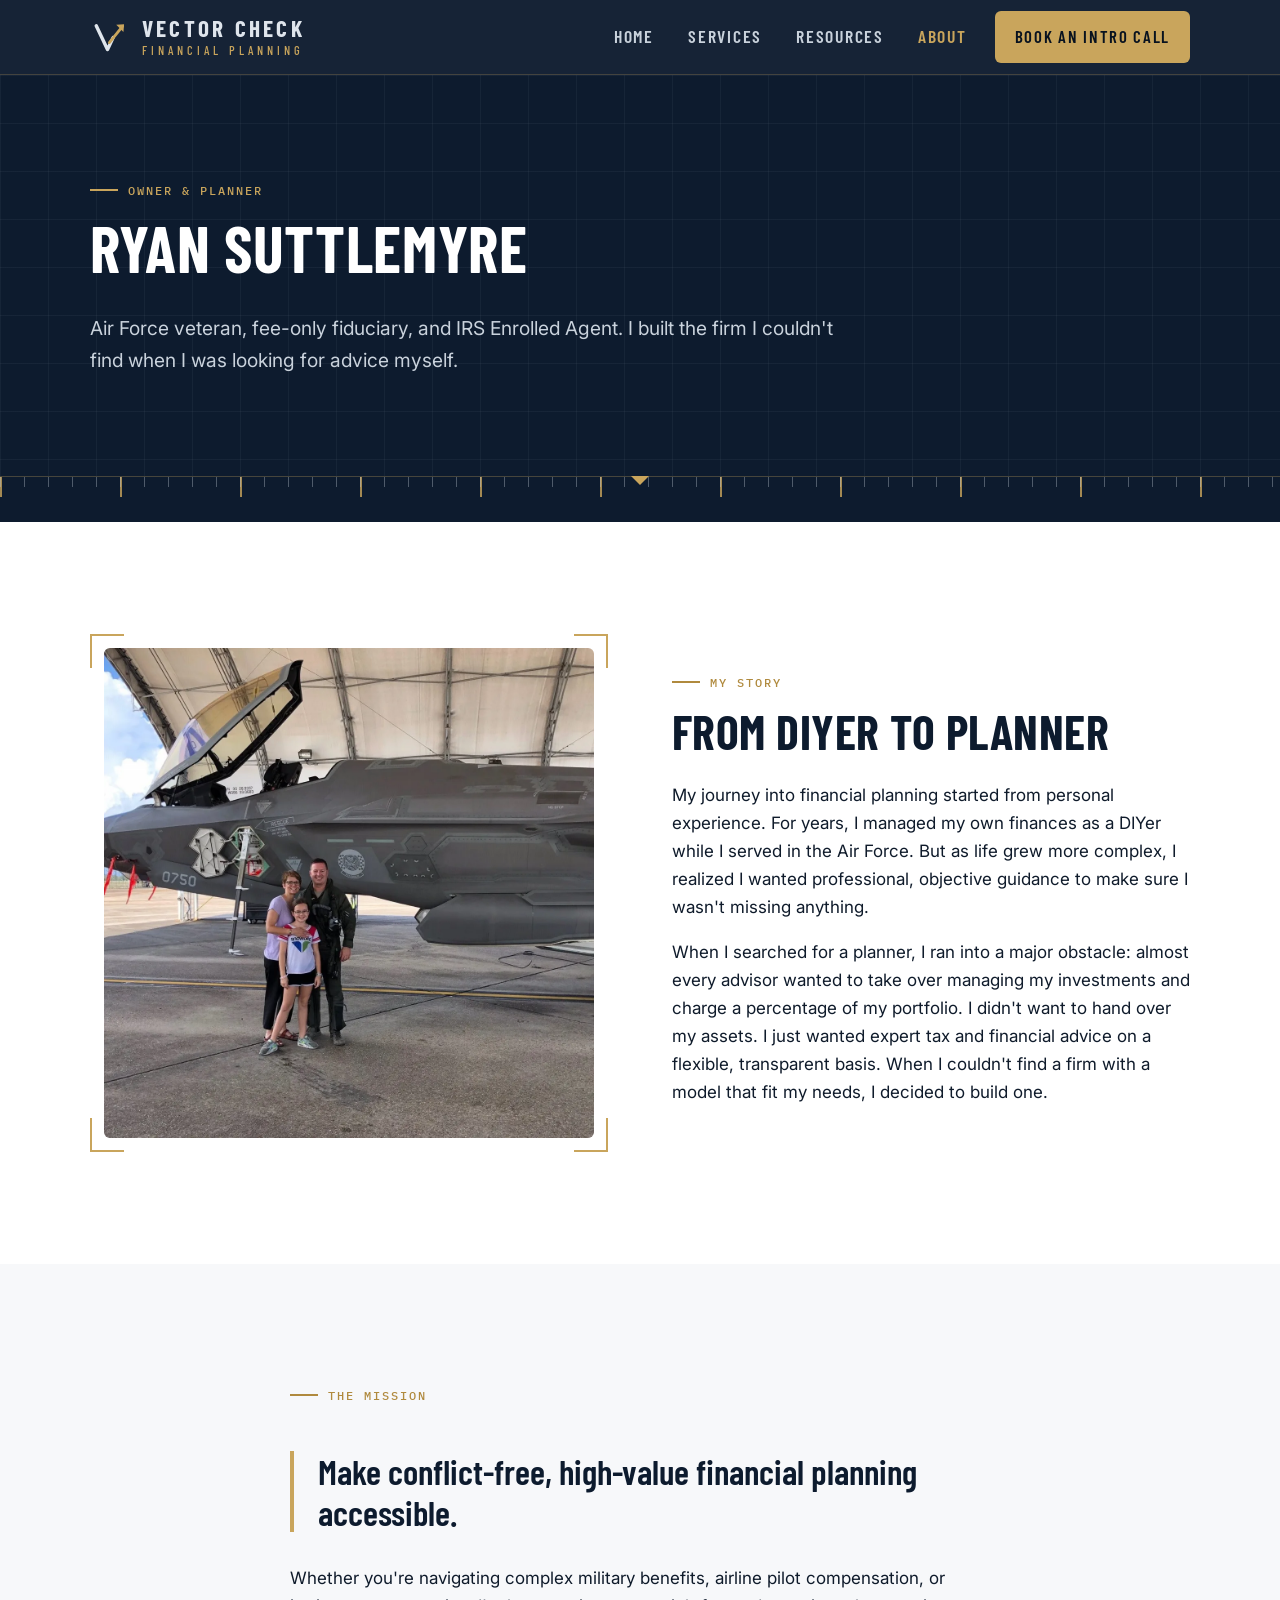
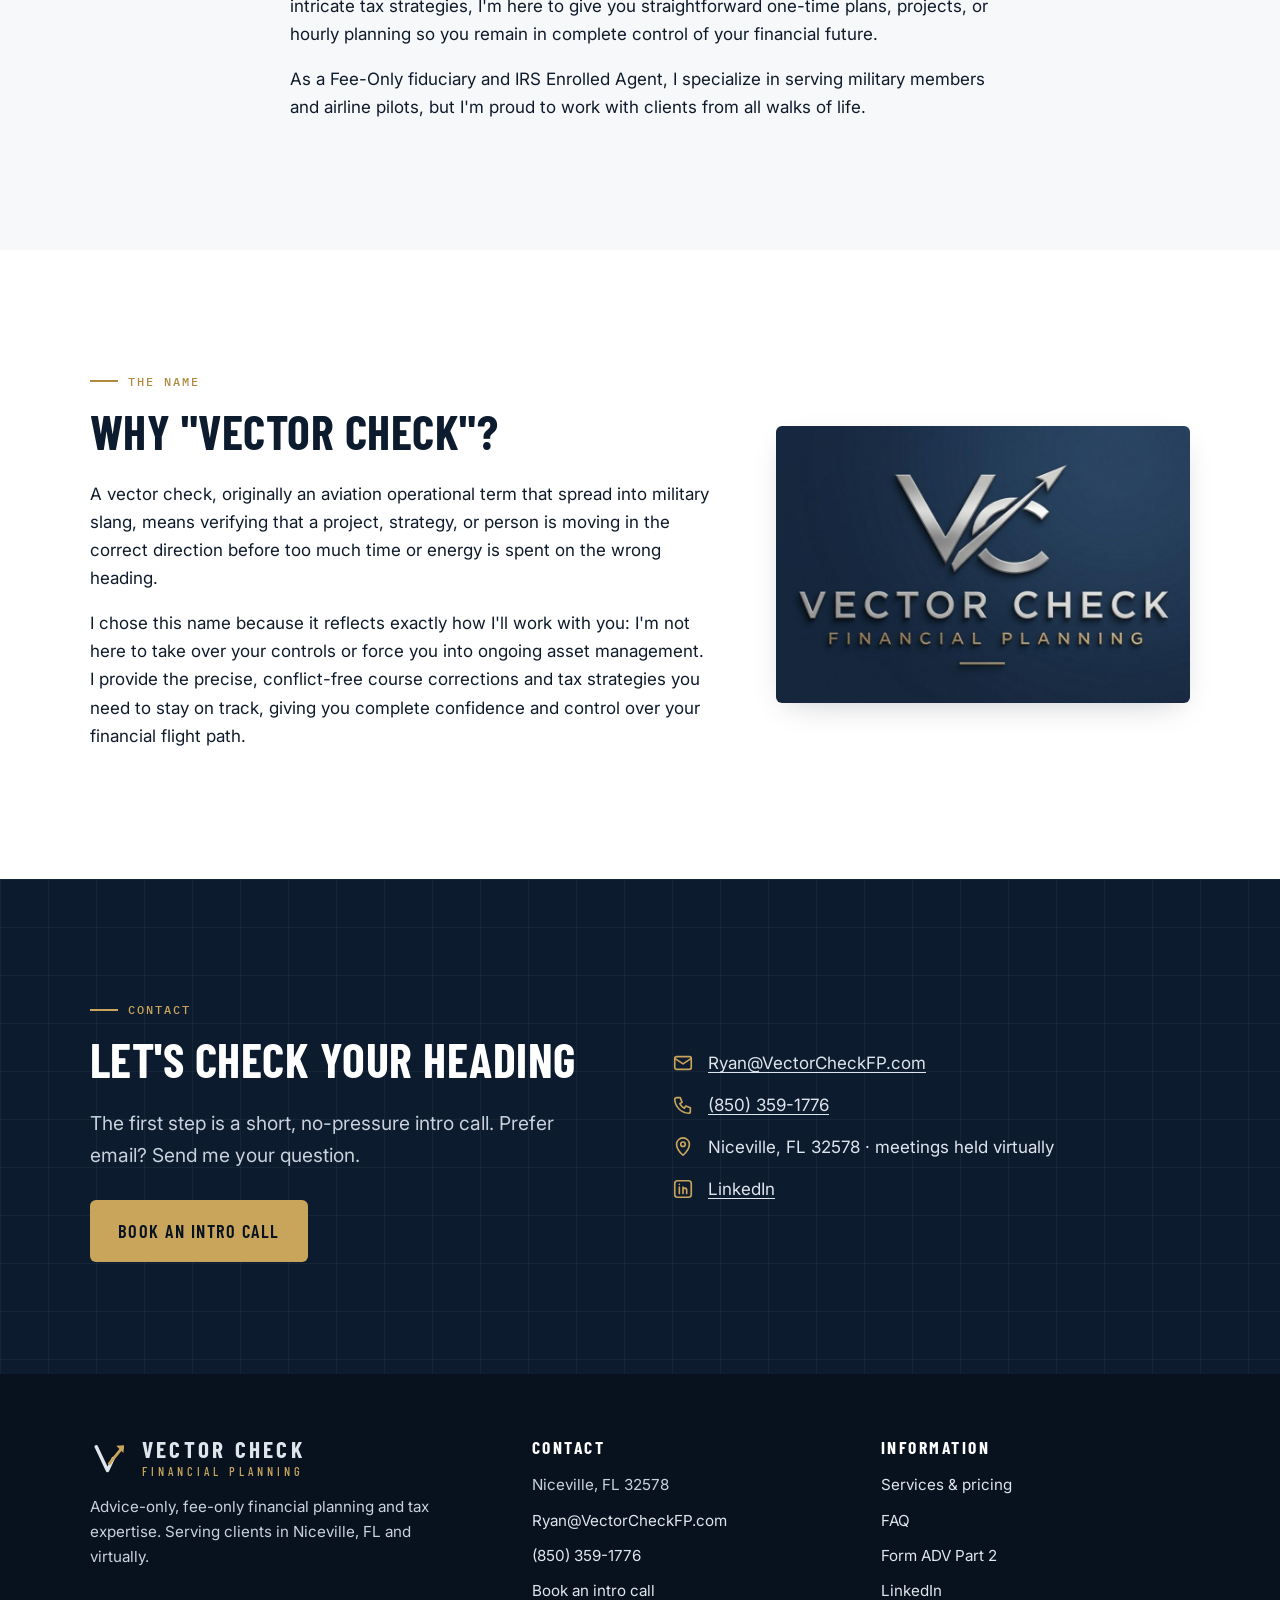
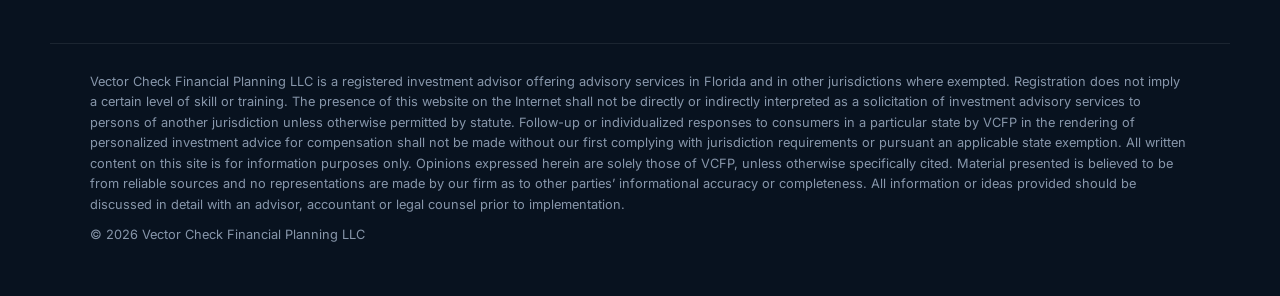
==== about.html @ f21be4b6 "Initial rebuild of Vector Check Financial Planning site Four-page static site (Home, Services, Resou" ====
<!doctype html>
<html lang="en">
<head>
<meta charset="utf-8">
<meta name="viewport" content="width=device-width, initial-scale=1">
<title>About Ryan Suttlemyre | Vector Check Financial Planning</title>
<meta name="description" content="Meet Ryan Suttlemyre, Air Force veteran, fee-only fiduciary and IRS Enrolled Agent, and learn why he built an advice-only planning firm in Niceville, Florida.">
<link rel="canonical" href="https://www.vectorcheckfp.com/about.html">
<meta property="og:type" content="website">
<meta property="og:site_name" content="Vector Check Financial Planning">
<meta property="og:title" content="About Ryan Suttlemyre | Vector Check Financial Planning">
<meta property="og:description" content="Meet Ryan Suttlemyre, Air Force veteran, fee-only fiduciary and IRS Enrolled Agent, and learn why he built an advice-only planning firm in Niceville, Florida.">
<meta property="og:url" content="https://www.vectorcheckfp.com/about.html">
<meta property="og:image" content="https://www.vectorcheckfp.com/assets/img/logo-card.jpg">
<meta name="theme-color" content="#0d1b2e">
<link rel="icon" href="assets/img/favicon.svg" type="image/svg+xml">
<link rel="preconnect" href="https://fonts.googleapis.com">
<link rel="preconnect" href="https://fonts.gstatic.com" crossorigin>
<link rel="stylesheet" href="https://fonts.googleapis.com/css2?family=Barlow+Condensed:wght@500;600;700&family=IBM+Plex+Mono:wght@500&family=Inter:wght@400;500;600&display=swap">
<link rel="stylesheet" href="assets/css/styles.css">
</head>
<body>
<a class="skip-link" href="#main">Skip to content</a>
<header class="site-header">
  <div class="container nav-bar">
    <a class="brand" href="./" aria-label="Vector Check Financial Planning, home">
      <svg class="brand-mark" viewBox="0 0 64 64" aria-hidden="true">
  <path d="M10 14 L28 52 L37 33" fill="none" stroke="#dfe5ec" stroke-width="5.5" stroke-linejoin="round" stroke-linecap="round"/>
  <path d="M31 41 L52 15" fill="none" stroke="#c9a55c" stroke-width="4.5" stroke-linecap="round"/>
  <path d="M42 12.5 L54.5 11.5 L53.5 24 Z" fill="#c9a55c"/>
</svg>
      <span class="brand-text"><span class="brand-name">Vector Check</span><span class="brand-sub">Financial Planning</span></span>
    </a>
    <button class="nav-toggle" type="button" aria-expanded="false" aria-controls="nav-links" aria-label="Menu">
      <svg viewBox="0 0 24 24" fill="none" stroke="currentColor" stroke-width="2" stroke-linecap="round" aria-hidden="true"><path d="M4 7h16M4 12h16M4 17h16"/></svg>
    </button>
    <nav aria-label="Main">
    <ul class="nav-links" id="nav-links">
      <li><a href="./">Home</a></li>
      <li><a href="services.html">Services</a></li>
      <li><a href="resources.html">Resources</a></li>
      <li><a href="about.html" aria-current="page">About</a></li>
      <li><a class="btn btn-primary" href="https://slant.app/p/a99wmtnq" target="_blank" rel="noopener">Book an intro call</a></li>
    </ul>
    </nav>
  </div>
</header>
<main id="main">
<section class="page-hero grid-bg on-dark">
  <div class="container">
    <p class="eyebrow">Owner &amp; planner</p>
    <h1>Ryan Suttlemyre</h1>
    <p class="lede">Air Force veteran, fee-only fiduciary, and IRS Enrolled Agent. I built the firm I couldn't find when I was looking for advice myself.</p>
  </div>
</section>
<div class="heading-tape grid-bg" aria-hidden="true"></div>

<section class="section">
  <div class="container split">
    <div class="bio-photo hud-frame">
      <span class="hud-c1"></span><span class="hud-c2"></span>
      <picture>
        <source srcset="assets/img/jet.webp" type="image/webp">
        <img src="assets/img/jet.jpg" width="1200" height="1200" alt="Ryan Suttlemyre and family in front of an F-35 fighter jet" loading="lazy">
      </picture>
    </div>
    <div>
      <p class="eyebrow">My story</p>
      <h2>From DIYer to planner</h2>
      <p>My journey into financial planning started from personal experience. For years, I managed my own finances as a DIYer while I served in the Air Force. But as life grew more complex, I realized I wanted professional, objective guidance to make sure I wasn't missing anything.</p>
      <p>When I searched for a planner, I ran into a major obstacle: almost every advisor wanted to take over managing my investments and charge a percentage of my portfolio. I didn't want to hand over my assets. I just wanted expert tax and financial advice on a flexible, transparent basis. When I couldn't find a firm with a model that fit my needs, I decided to build one.</p>
    </div>
  </div>
</section>

<section class="section bg-paper">
  <div class="container narrow">
    <p class="eyebrow">The mission</p>
    <p class="pull-quote">Make conflict-free, high-value financial planning accessible.</p>
    <p>Whether you're navigating complex military benefits, airline pilot compensation, or intricate tax strategies, I'm here to give you straightforward one-time plans, projects, or hourly planning so you remain in complete control of your financial future.</p>
    <p>As a Fee-Only fiduciary and IRS Enrolled Agent, I specialize in serving military members and airline pilots, but I'm proud to work with clients from all walks of life.</p>
  </div>
</section>

<section class="section">
  <div class="container split wide-text">
    <div>
      <p class="eyebrow">The name</p>
      <h2>Why "Vector Check"?</h2>
      <p>A vector check, originally an aviation operational term that spread into military slang, means verifying that a project, strategy, or person is moving in the correct direction before too much time or energy is spent on the wrong heading.</p>
      <p>I chose this name because it reflects exactly how I'll work with you: I'm not here to take over your controls or force you into ongoing asset management. I provide the precise, conflict-free course corrections and tax strategies you need to stay on track, giving you complete confidence and control over your financial flight path.</p>
    </div>
    <div>
      <img class="logo-card" src="assets/img/logo-card.jpg" width="900" height="600" alt="Vector Check Financial Planning logo" loading="lazy">
    </div>
  </div>
</section>

<section class="section grid-bg on-dark" id="contact">
  <div class="container split">
    <div>
      <p class="eyebrow">Contact</p>
      <h2>Let's check your heading</h2>
      <p class="lede">The first step is a short, no-pressure intro call. Prefer email? Send me your question.</p>
      <div class="btn-row">
        <a class="btn btn-primary" href="https://slant.app/p/a99wmtnq" target="_blank" rel="noopener">Book an intro call</a>
      </div>
    </div>
    <ul class="contact-list">
      <li><svg viewBox="0 0 24 24" fill="none" stroke="currentColor" stroke-width="1.8" stroke-linecap="round" stroke-linejoin="round" aria-hidden="true"><rect x="3" y="5" width="18" height="14" rx="2"/><path d="M3 7l9 6 9-6"/></svg><a href="mailto:ryan@vectorcheckfp.com">Ryan@VectorCheckFP.com</a></li>
      <li><svg viewBox="0 0 24 24" fill="none" stroke="currentColor" stroke-width="1.8" stroke-linecap="round" stroke-linejoin="round" aria-hidden="true"><path d="M5 4h4l2 5-2.5 1.5a11 11 0 005 5L15 13l5 2v4a2 2 0 01-2 2A16 16 0 013 6a2 2 0 012-2"/></svg><a href="tel:+18503591776">(850) 359-1776</a></li>
      <li><svg viewBox="0 0 24 24" fill="none" stroke="currentColor" stroke-width="1.8" stroke-linecap="round" stroke-linejoin="round" aria-hidden="true"><path d="M12 21s-7-6.2-7-12a7 7 0 0114 0c0 5.8-7 12-7 12z"/><circle cx="12" cy="9" r="2.5"/></svg>Niceville, FL 32578 · meetings held virtually</li>
      <li><svg viewBox="0 0 24 24" fill="none" stroke="currentColor" stroke-width="1.8" stroke-linecap="round" stroke-linejoin="round" aria-hidden="true"><rect x="3" y="3" width="18" height="18" rx="3"/><path d="M8 10v7M8 7v.01M12 17v-4a2 2 0 014 0v4M12 10v7"/></svg><a href="https://www.linkedin.com/in/ryan-suttlemyre-10b2775a" target="_blank" rel="noopener">LinkedIn</a></li>
    </ul>
  </div>
</section>
</main>
<footer class="site-footer">
  <div class="container footer-top">
    <div class="footer-brand">
      <a class="brand" href="./" aria-label="Vector Check Financial Planning, home">
        <svg class="brand-mark" viewBox="0 0 64 64" aria-hidden="true">
  <path d="M10 14 L28 52 L37 33" fill="none" stroke="#dfe5ec" stroke-width="5.5" stroke-linejoin="round" stroke-linecap="round"/>
  <path d="M31 41 L52 15" fill="none" stroke="#c9a55c" stroke-width="4.5" stroke-linecap="round"/>
  <path d="M42 12.5 L54.5 11.5 L53.5 24 Z" fill="#c9a55c"/>
</svg>
        <span class="brand-text"><span class="brand-name">Vector Check</span><span class="brand-sub">Financial Planning</span></span>
      </a>
      <p>Advice-only, fee-only financial planning and tax expertise. Serving clients in Niceville, FL and virtually.</p>
    </div>
    <div>
      <h4>Contact</h4>
      <ul class="footer-links">
        <li>Niceville, FL 32578</li>
        <li><a href="mailto:ryan@vectorcheckfp.com">Ryan@VectorCheckFP.com</a></li>
        <li><a href="tel:+18503591776">(850) 359-1776</a></li>
        <li><a href="https://slant.app/p/a99wmtnq" target="_blank" rel="noopener">Book an intro call</a></li>
      </ul>
    </div>
    <div>
      <h4>Information</h4>
      <ul class="footer-links">
        <li><a href="services.html">Services &amp; pricing</a></li>
        <li><a href="services.html#faq">FAQ</a></li>
        <li><a href="docs/vcfp_adv_part_2a_2b_09-03-2026.pdf" target="_blank" rel="noopener">Form ADV Part 2</a></li>
        <li><a href="https://www.linkedin.com/in/ryan-suttlemyre-10b2775a" target="_blank" rel="noopener">LinkedIn</a></li>
      </ul>
    </div>
  </div>
  <div class="container disclosure">
    <p>Vector Check Financial Planning LLC is a registered investment advisor offering advisory services in Florida and in other jurisdictions where exempted. Registration does not imply a certain level of skill or training. The presence of this website on the Internet shall not be directly or indirectly interpreted as a solicitation of investment advisory services to persons of another jurisdiction unless otherwise permitted by statute. Follow-up or individualized responses to consumers in a particular state by VCFP in the rendering of personalized investment advice for compensation shall not be made without our first complying with jurisdiction requirements or pursuant an applicable state exemption. All written content on this site is for information purposes only. Opinions expressed herein are solely those of VCFP, unless otherwise specifically cited. Material presented is believed to be from reliable sources and no representations are made by our firm as to other parties’ informational accuracy or completeness. All information or ideas provided should be discussed in detail with an advisor, accountant or legal counsel prior to implementation.</p>
    <p>&copy; <span data-year>2026</span> Vector Check Financial Planning LLC</p>
  </div>
</footer>
<script src="assets/js/main.js" defer></script>
</body>
</html>
---- assets/css/styles.css ----
/* ==========================================================
   Vector Check Financial Planning — site styles
   Palette pulled from the VC logo: deep navy, brushed silver, gold.
   ========================================================== */

:root {
  --navy-950: #08121f;
  --navy-900: #0d1b2e;
  --navy-800: #13233a;
  --navy-700: #1c3352;
  --navy-600: #2a4670;
  --steel-300: #c9d2dc;
  --steel-200: #dfe5ec;
  --steel-100: #eef1f5;
  --paper: #f7f8fa;
  --white: #ffffff;
  --ink: #0f1b2b;
  --muted: #55657a;
  --gold: #c9a55c;
  --gold-600: #b08a3e;
  --gold-100: #f6eedc;
  --hud: #7fd1c7; /* sparing accent for HUD details */

  --font-display: "Barlow Condensed", "Arial Narrow", sans-serif;
  --font-body: "Inter", system-ui, -apple-system, "Segoe UI", sans-serif;
  --font-mono: "IBM Plex Mono", ui-monospace, Menlo, monospace;

  --radius: 6px;
  --maxw: 1180px;
  --gutter: clamp(16px, 4vw, 40px);
  --shadow: 0 10px 30px -12px rgba(8, 18, 31, 0.25);
}

*, *::before, *::after { box-sizing: border-box; }
html { scroll-behavior: smooth; -webkit-text-size-adjust: 100%; }
body {
  margin: 0;
  font-family: var(--font-body);
  font-size: 17px;
  line-height: 1.65;
  color: var(--ink);
  background: var(--white);
  -webkit-font-smoothing: antialiased;
}
img { max-width: 100%; height: auto; display: block; }
a { color: var(--navy-600); text-underline-offset: 3px; }
a:hover { color: var(--gold-600); }
p { margin: 0 0 1em; }
strong { font-weight: 600; }

h1, h2, h3, h4 {
  font-family: var(--font-display);
  font-weight: 700;
  line-height: 1.05;
  letter-spacing: 0.01em;
  margin: 0 0 0.5em;
  color: var(--navy-900);
}
h1 { font-size: clamp(2.6rem, 6vw, 4.6rem); text-transform: uppercase; }
h2 { font-size: clamp(2rem, 4vw, 3rem); text-transform: uppercase; }
h3 { font-size: 1.6rem; }
h4 { font-size: 1.25rem; }

.container { width: 100%; max-width: var(--maxw); margin: 0 auto; padding: 0 var(--gutter); }
.narrow { max-width: 780px; }

.skip-link {
  position: absolute; left: -9999px; top: 0; z-index: 100;
  background: var(--gold); color: var(--navy-950); padding: 10px 16px; font-weight: 600;
}
.skip-link:focus { left: 12px; top: 12px; }

:focus-visible { outline: 3px solid var(--gold); outline-offset: 3px; }

/* ---------- HUD label (e.g. "// 01 — SERVICES") ---------- */
.eyebrow {
  display: inline-flex; align-items: center; gap: 10px;
  font-family: var(--font-mono);
  font-size: 0.78rem;
  font-weight: 500;
  letter-spacing: 0.16em;
  text-transform: uppercase;
  color: var(--gold-600);
  margin-bottom: 14px;
}
.eyebrow::before {
  content: ""; width: 28px; height: 2px; background: currentColor;
}
.on-dark .eyebrow { color: var(--gold); }

.lede { font-size: 1.2rem; color: var(--muted); max-width: 62ch; }
.on-dark .lede { color: var(--steel-300); }

/* ---------- Buttons ---------- */
.btn {
  display: inline-flex; align-items: center; justify-content: center; gap: 10px;
  font-family: var(--font-display);
  font-size: 1.15rem; font-weight: 600;
  letter-spacing: 0.08em; text-transform: uppercase;
  text-decoration: none;
  padding: 14px 26px;
  border-radius: var(--radius);
  border: 2px solid transparent;
  cursor: pointer;
  transition: transform .15s ease, background .15s ease, color .15s ease, border-color .15s ease;
}
.btn:hover { transform: translateY(-1px); }
.btn-primary { background: var(--gold); color: var(--navy-950); }
.btn-primary:hover { background: #d8b773; color: var(--navy-950); }
.btn-outline { border-color: currentColor; color: var(--navy-800); background: transparent; }
.btn-outline:hover { color: var(--gold-600); }
.on-dark .btn-outline { color: var(--white); }
.on-dark .btn-outline:hover { color: var(--gold); }
.btn svg { width: 18px; height: 18px; }
.btn-row { display: flex; flex-wrap: wrap; gap: 14px; margin-top: 28px; }

/* ---------- Header / nav ---------- */
.site-header {
  position: sticky; top: 0; z-index: 50;
  background: rgba(13, 27, 46, 0.96);
  backdrop-filter: saturate(1.4) blur(8px);
  border-bottom: 1px solid rgba(201, 165, 92, 0.25);
}
.nav-bar { display: flex; align-items: center; justify-content: space-between; gap: 20px; min-height: 74px; }
.brand { display: flex; align-items: center; gap: 12px; text-decoration: none; color: var(--white); }
.brand-mark { width: 40px; height: 40px; flex: none; }
.brand-text { display: flex; flex-direction: column; line-height: 1; }
.brand-name {
  font-family: var(--font-display); font-weight: 700; font-size: 1.45rem;
  letter-spacing: 0.14em; text-transform: uppercase; color: var(--steel-200);
}
.brand-sub {
  font-family: var(--font-display); font-weight: 500; font-size: 0.78rem;
  letter-spacing: 0.32em; text-transform: uppercase; color: var(--gold); margin-top: 4px;
}
.brand:hover .brand-name { color: var(--white); }

.nav-links { display: flex; align-items: center; gap: 6px; list-style: none; margin: 0; padding: 0; }
.nav-links a {
  display: block; padding: 10px 14px;
  font-family: var(--font-display); font-size: 1.1rem; font-weight: 600;
  letter-spacing: 0.1em; text-transform: uppercase;
  color: var(--steel-300); text-decoration: none; border-radius: var(--radius);
}
.nav-links a:hover { color: var(--white); }
.nav-links a[aria-current="page"] { color: var(--gold); }
.nav-links .btn { padding: 10px 18px; font-size: 1.05rem; margin-left: 8px; color: var(--navy-950); }
.nav-links .btn:hover { color: var(--navy-950); }

.nav-toggle {
  display: none; background: none; border: 1px solid rgba(255,255,255,.25); color: var(--white);
  width: 46px; height: 42px; border-radius: var(--radius); cursor: pointer; padding: 0;
}
.nav-toggle svg { width: 24px; height: 24px; margin: auto; }

@media (max-width: 900px) {
  .nav-toggle { display: grid; place-items: center; }
  .nav-links {
    position: absolute; left: 0; right: 0; top: 100%;
    flex-direction: column; align-items: stretch; gap: 0;
    background: var(--navy-900); padding: 8px var(--gutter) 20px;
    border-bottom: 1px solid rgba(201,165,92,.25);
    display: none;
  }
  .nav-links.open { display: flex; }
  .nav-links a { padding: 14px 4px; border-bottom: 1px solid rgba(255,255,255,.07); }
  .nav-links .btn { margin: 16px 0 0; }
  .brand-name { font-size: 1.2rem; }
  .brand-sub { font-size: 0.68rem; letter-spacing: 0.26em; }
}

/* ---------- Sections ---------- */
.section { padding: clamp(64px, 9vw, 112px) 0; }
.section-tight { padding: clamp(44px, 6vw, 72px) 0; }
.bg-paper { background: var(--paper); }
.bg-navy { background: var(--navy-900); }
.on-dark { color: var(--steel-200); }
.on-dark h1, .on-dark h2, .on-dark h3, .on-dark h4 { color: var(--white); }
.on-dark a:not(.btn) { color: var(--steel-200); }
.on-dark a:not(.btn):hover { color: var(--gold); }
.section-head { max-width: 760px; margin-bottom: 48px; }
.section-head.center { margin-left: auto; margin-right: auto; text-align: center; }
.section-head.center .eyebrow { justify-content: center; }

/* Faint chart grid used behind dark sections */
.grid-bg {
  position: relative;
  background-color: var(--navy-900);
  background-image:
    linear-gradient(rgba(201,210,220,.05) 1px, transparent 1px),
    linear-gradient(90deg, rgba(201,210,220,.05) 1px, transparent 1px);
  background-size: 48px 48px;
}

/* ---------- Hero ---------- */
.hero { color: var(--steel-200); overflow: hidden; }
.hero-inner {
  display: grid; grid-template-columns: 1.15fr 0.85fr; gap: clamp(32px, 5vw, 72px);
  align-items: center; padding-top: clamp(56px, 8vw, 104px); padding-bottom: clamp(64px, 9vw, 120px);
}
.hero h1 { color: var(--white); }
.hero h1 .accent { color: var(--gold); display: block; }
.hero .lede { font-size: 1.25rem; }

.hero-photo { position: relative; }
.hero-photo img { border-radius: var(--radius); width: 100%; aspect-ratio: 1 / 1; object-fit: cover; }

/* HUD corner brackets around photos */
.hud-frame { position: relative; padding: 14px; }
.hud-frame::before, .hud-frame::after,
.hud-frame > .hud-c1, .hud-frame > .hud-c2 {
  content: ""; position: absolute; width: 34px; height: 34px; border: 2px solid var(--gold); pointer-events: none;
}
.hud-frame::before { top: 0; left: 0; border-right: 0; border-bottom: 0; }
.hud-frame::after { bottom: 0; right: 0; border-left: 0; border-top: 0; }
.hud-frame > .hud-c1 { top: 0; right: 0; border-left: 0; border-bottom: 0; }
.hud-frame > .hud-c2 { bottom: 0; left: 0; border-right: 0; border-top: 0; }

.hud-readout {
  position: absolute; left: 28px; bottom: 28px; right: 28px;
  display: flex; justify-content: space-between; gap: 10px; flex-wrap: wrap;
  font-family: var(--font-mono); font-size: 0.72rem; letter-spacing: 0.12em; text-transform: uppercase;
  color: var(--white);
}
.hud-readout span {
  background: rgba(8,18,31,.72); border: 1px solid rgba(127,209,199,.45);
  padding: 5px 9px; border-radius: 3px; backdrop-filter: blur(4px);
}
.hud-readout b { color: var(--hud); font-weight: 500; }

/* Heading tape — compass-style ticks under the hero */
.heading-tape {
  height: 46px; border-top: 1px solid rgba(201,165,92,.3);
  background-image:
    repeating-linear-gradient(90deg, rgba(201,210,220,.35) 0 1px, transparent 1px 24px),
    repeating-linear-gradient(90deg, rgba(201,165,92,.8) 0 2px, transparent 2px 120px);
  background-size: 100% 10px, 100% 20px;
  background-repeat: no-repeat;
  background-position: 0 0, 0 0;
  position: relative;
}
.heading-tape::after {
  content: ""; position: absolute; left: 50%; top: -1px; transform: translateX(-50%);
  border: 9px solid transparent; border-top-color: var(--gold);
}

/* ---------- Credential strip ---------- */
.cred-strip { background: var(--navy-800); border-top: 1px solid rgba(255,255,255,.06); }
.cred-list {
  display: grid; grid-template-columns: repeat(4, 1fr); gap: 0;
  list-style: none; margin: 0; padding: 0;
}
.cred-list li {
  display: flex; align-items: center; gap: 12px; padding: 22px 18px;
  color: var(--steel-200); font-weight: 500; font-size: 0.98rem; line-height: 1.3;
  border-left: 1px solid rgba(255,255,255,.08);
}
.cred-list li:first-child { border-left: 0; }
.cred-list svg { width: 26px; height: 26px; flex: none; color: var(--gold); }
@media (max-width: 860px) {
  .cred-list { grid-template-columns: 1fr 1fr; }
  .cred-list li:nth-child(3) { border-left: 0; }
  .cred-list li { border-top: 1px solid rgba(255,255,255,.08); }
}

/* ---------- Definition / briefing card ---------- */
.briefing {
  display: grid; grid-template-columns: 220px 1fr; gap: 40px; align-items: start;
  background: var(--white); border: 1px solid var(--steel-200); border-left: 4px solid var(--gold);
  border-radius: var(--radius); padding: clamp(28px, 4vw, 48px); box-shadow: var(--shadow);
}
.briefing .term { font-family: var(--font-display); font-size: 2.2rem; font-weight: 700; text-transform: uppercase; color: var(--navy-900); line-height: 1; }
.briefing .phon { font-family: var(--font-mono); font-size: .85rem; color: var(--muted); margin-top: 10px; }
.briefing .pos { font-style: italic; color: var(--gold-600); margin-top: 6px; }
.briefing p { font-size: 1.15rem; margin: 0; }
.briefing p + p { margin-top: 1em; color: var(--muted); font-size: 1.02rem; }
@media (max-width: 760px) { .briefing { grid-template-columns: 1fr; gap: 18px; } }

/* ---------- Cards ---------- */
.grid-2 { display: grid; grid-template-columns: repeat(2, 1fr); gap: 28px; }
.grid-3 { display: grid; grid-template-columns: repeat(3, 1fr); gap: 28px; }
@media (max-width: 900px) { .grid-3 { grid-template-columns: 1fr 1fr; } }
@media (max-width: 760px) { .grid-2, .grid-3 { grid-template-columns: 1fr; } }

.card {
  background: var(--white); border: 1px solid var(--steel-200); border-radius: var(--radius);
  padding: 32px; position: relative;
}
.card h3 { margin-bottom: .4em; }
.card .icon { width: 44px; height: 44px; color: var(--gold-600); margin-bottom: 18px; }
.card p:last-child { margin-bottom: 0; }

.service-card {
  display: flex; flex-direction: column;
  background: var(--white); border: 1px solid var(--steel-200); border-radius: var(--radius);
  overflow: hidden; box-shadow: var(--shadow);
}
.service-card header { background: var(--navy-900); color: var(--steel-200); padding: 28px 32px; position: relative; }
.service-card header h3 { color: var(--white); margin: 0; font-size: 1.9rem; text-transform: uppercase; }
.service-card .tag { font-family: var(--font-mono); font-size: .74rem; letter-spacing: .16em; color: var(--gold); text-transform: uppercase; }
.service-card .body { padding: 28px 32px; flex: 1; }
.service-card .price {
  display: flex; align-items: baseline; gap: 10px; flex-wrap: wrap;
  border-top: 1px dashed var(--steel-300); padding: 22px 32px; background: var(--paper);
}
.service-card .price .amt { font-family: var(--font-display); font-size: 2.1rem; font-weight: 700; color: var(--navy-900); line-height: 1; }
.service-card .price .note { color: var(--muted); font-size: .95rem; }

.check-list { list-style: none; padding: 0; margin: 0 0 1em; }
.check-list li { position: relative; padding-left: 30px; margin-bottom: 10px; }
.check-list li::before {
  content: ""; position: absolute; left: 0; top: .5em; width: 16px; height: 9px;
  border-left: 2px solid var(--gold-600); border-bottom: 2px solid var(--gold-600); transform: rotate(-45deg);
}

/* ---------- Process / flight plan ---------- */
.flight-plan { list-style: none; margin: 0; padding: 0; position: relative; }
.flight-plan::before {
  content: ""; position: absolute; left: 31px; top: 20px; bottom: 20px;
  border-left: 2px dashed rgba(201,165,92,.6);
}
.flight-plan > li { position: relative; display: grid; grid-template-columns: 64px 1fr; gap: 28px; padding-bottom: 44px; }
.flight-plan > li:last-child { padding-bottom: 0; }
.waypoint {
  width: 64px; height: 64px; display: grid; place-items: center; position: relative; z-index: 1;
  font-family: var(--font-display); font-weight: 700; font-size: 1.5rem; color: var(--navy-950);
  background: var(--gold); clip-path: polygon(50% 0, 100% 50%, 50% 100%, 0 50%);
}
.flight-plan h3 { margin: 14px 0 .35em; text-transform: uppercase; }
.on-dark .flight-plan h3 { color: var(--white); }
.flight-plan .meta { font-family: var(--font-mono); font-size: .78rem; letter-spacing: .12em; color: var(--gold); text-transform: uppercase; }
.sub-steps { list-style: none; padding: 0; margin: 18px 0 0; display: grid; gap: 14px; }
.sub-steps li { background: rgba(255,255,255,.04); border: 1px solid rgba(255,255,255,.08); border-radius: var(--radius); padding: 18px 20px; }
.section:not(.on-dark) .sub-steps li { background: var(--white); border-color: var(--steel-200); }
.sub-steps strong { display: block; font-family: var(--font-display); font-size: 1.2rem; letter-spacing: .03em; color: inherit; margin-bottom: 4px; }
.fact-row { display: grid; grid-template-columns: 1fr 1fr; gap: 14px; margin-top: 16px; }
.fact { border-left: 3px solid var(--gold); padding: 6px 0 6px 16px; }
.fact b { display: block; font-family: var(--font-mono); font-size: .75rem; letter-spacing: .14em; text-transform: uppercase; color: var(--gold-600); font-weight: 500; }
.on-dark .fact b { color: var(--gold); }
@media (max-width: 640px) {
  .flight-plan > li { grid-template-columns: 48px 1fr; gap: 18px; }
  .waypoint { width: 48px; height: 48px; font-size: 1.2rem; }
  .flight-plan::before { left: 23px; }
  .fact-row { grid-template-columns: 1fr; }
}

/* Compact process (home page) */
.steps-4 { display: grid; grid-template-columns: repeat(4, 1fr); gap: 0; counter-reset: s; position: relative; }
.steps-4 li { list-style: none; padding: 0 20px 0 0; position: relative; }
.steps-4 li::before {
  counter-increment: s; content: "0" counter(s);
  display: grid; place-items: center; width: 52px; height: 52px; margin-bottom: 20px;
  font-family: var(--font-display); font-weight: 700; font-size: 1.3rem; color: var(--navy-950);
  background: var(--gold); clip-path: polygon(50% 0, 100% 50%, 50% 100%, 0 50%);
  position: relative; z-index: 1;
}
.steps-4 li::after {
  content: ""; position: absolute; top: 26px; left: 52px; right: 0; border-top: 2px dashed rgba(201,165,92,.55);
}
.steps-4 li:last-child::after { display: none; }
.steps-4 h3 { font-size: 1.4rem; text-transform: uppercase; color: var(--white); margin-bottom: .3em; }
.steps-4 p { color: var(--steel-300); font-size: .98rem; }
.steps-4-wrap { padding: 0; margin: 0; }
@media (max-width: 860px) {
  .steps-4 { grid-template-columns: 1fr 1fr; row-gap: 36px; }
  .steps-4 li:nth-child(2)::after { display: none; }
}
@media (max-width: 520px) { .steps-4 { grid-template-columns: 1fr; } .steps-4 li::after { display: none; } }

/* ---------- Split (text + image) ---------- */
.split { display: grid; grid-template-columns: 1fr 1fr; gap: clamp(32px, 5vw, 72px); align-items: center; }
.split.wide-text { grid-template-columns: 1.2fr .8fr; }
@media (max-width: 860px) { .split, .split.wide-text { grid-template-columns: 1fr; } }

.pull-quote {
  font-family: var(--font-display); font-size: clamp(1.6rem, 3vw, 2.2rem); font-weight: 600; line-height: 1.15;
  color: var(--navy-900); border-left: 4px solid var(--gold); padding-left: 24px; margin: 32px 0;
}

/* ---------- Comparison (why independent) ---------- */
.compare { display: grid; grid-template-columns: 1fr 1fr; gap: 0; border-radius: var(--radius); overflow: hidden; border: 1px solid var(--steel-200); }
.compare > div { padding: 32px; }
.compare .them { background: var(--steel-100); }
.compare .us { background: var(--navy-900); color: var(--steel-200); }
.compare h3 { font-size: 1.5rem; text-transform: uppercase; }
.compare .us h3 { color: var(--gold); }
.compare ul { margin: 0; padding-left: 20px; }
.compare li { margin-bottom: 10px; }
@media (max-width: 760px) { .compare { grid-template-columns: 1fr; } }

/* ---------- FAQ ---------- */
.faq { border-top: 1px solid var(--steel-200); }
.faq details { border-bottom: 1px solid var(--steel-200); }
.faq summary {
  list-style: none; cursor: pointer; display: flex; justify-content: space-between; align-items: center; gap: 20px;
  padding: 22px 0; font-family: var(--font-display); font-size: 1.4rem; font-weight: 600; color: var(--navy-900); line-height: 1.2;
}
.faq summary::-webkit-details-marker { display: none; }
.faq summary::after {
  content: "+"; flex: none; width: 32px; height: 32px; display: grid; place-items: center;
  border: 1.5px solid var(--gold-600); border-radius: 50%; color: var(--gold-600); font-family: var(--font-body); font-size: 1.2rem; font-weight: 400;
  transition: transform .2s ease;
}
.faq details[open] summary::after { transform: rotate(45deg); }
.faq summary:hover { color: var(--navy-600); }
.faq .answer { padding: 0 0 24px; color: var(--muted); max-width: 72ch; }
.faq .answer ul { padding-left: 20px; }

/* ---------- CTA band ---------- */
.cta-band { text-align: center; }
.cta-band h2 { max-width: 20ch; margin-left: auto; margin-right: auto; }
.cta-band .btn-row { justify-content: center; }

/* ---------- Page hero (inner pages) ---------- */
.page-hero { padding: clamp(56px, 8vw, 96px) 0 clamp(48px, 7vw, 80px); color: var(--steel-200); }
.page-hero h1 { color: var(--white); font-size: clamp(2.4rem, 5.5vw, 4rem); }

/* ---------- Media: videos & products ---------- */
.filter-bar { display: flex; flex-wrap: wrap; gap: 10px; margin-bottom: 32px; }
.chip {
  font-family: var(--font-mono); font-size: .78rem; letter-spacing: .1em; text-transform: uppercase;
  padding: 8px 14px; border-radius: 999px; border: 1px solid var(--steel-300); background: var(--white); color: var(--navy-800); cursor: pointer;
}
.chip[aria-pressed="true"] { background: var(--navy-900); color: var(--gold); border-color: var(--navy-900); }

.video-card { background: var(--white); border: 1px solid var(--steel-200); border-radius: var(--radius); overflow: hidden; display: flex; flex-direction: column; }
.video-frame { position: relative; aspect-ratio: 16 / 9; background: var(--navy-900); }
.video-frame iframe { position: absolute; inset: 0; width: 100%; height: 100%; border: 0; }
.video-play {
  position: absolute; inset: 0; width: 100%; border: 0; padding: 0; cursor: pointer; background: var(--navy-900) center / cover no-repeat;
  display: grid; place-items: center;
}
.video-play::before { content: ""; position: absolute; inset: 0; background: linear-gradient(180deg, rgba(8,18,31,.1), rgba(8,18,31,.55)); }
.video-play .play {
  position: relative; width: 68px; height: 68px; border-radius: 50%; background: var(--gold); display: grid; place-items: center;
  box-shadow: 0 8px 24px rgba(0,0,0,.35); transition: transform .15s ease;
}
.video-play:hover .play { transform: scale(1.07); }
.video-play .play svg { width: 26px; height: 26px; margin-left: 4px; color: var(--navy-950); }
.video-placeholder {
  position: absolute; inset: 0; display: grid; place-items: center; text-align: center; padding: 20px;
  color: var(--steel-300); font-family: var(--font-mono); font-size: .8rem; letter-spacing: .12em; text-transform: uppercase;
  background-image:
    linear-gradient(rgba(201,210,220,.06) 1px, transparent 1px),
    linear-gradient(90deg, rgba(201,210,220,.06) 1px, transparent 1px);
  background-size: 28px 28px;
}
.video-placeholder svg { width: 40px; height: 40px; color: var(--gold); margin: 0 auto 10px; display: block; }
.video-card .body, .product-card .body { padding: 22px 24px 26px; flex: 1; display: flex; flex-direction: column; }
.video-card h3, .product-card h3 { font-size: 1.4rem; margin-bottom: .35em; }
.video-card p, .product-card p { color: var(--muted); font-size: .97rem; }
.meta-line { font-family: var(--font-mono); font-size: .74rem; letter-spacing: .12em; text-transform: uppercase; color: var(--gold-600); margin-bottom: 8px; }

.product-card { background: var(--white); border: 1px solid var(--steel-200); border-radius: var(--radius); overflow: hidden; display: flex; flex-direction: column; }
.product-thumb {
  aspect-ratio: 16 / 10; background: var(--navy-800); display: grid; place-items: center; position: relative; overflow: hidden;
}
.product-thumb svg.doc { width: 34%; height: auto; color: var(--steel-300); }
.product-thumb .badge {
  position: absolute; top: 14px; left: 14px; font-family: var(--font-mono); font-size: .7rem; letter-spacing: .14em; text-transform: uppercase;
  background: var(--gold); color: var(--navy-950); padding: 4px 8px; border-radius: 3px;
}
.product-card .foot { margin-top: auto; padding-top: 14px; display: flex; align-items: center; justify-content: space-between; gap: 12px; border-top: 1px dashed var(--steel-300); }
.product-card .cost { font-family: var(--font-display); font-weight: 700; font-size: 1.5rem; color: var(--navy-900); }
.product-card .btn { padding: 10px 16px; font-size: 1rem; }

.placeholder-note {
  border: 1px dashed var(--gold-600); background: var(--gold-100); color: #6b5221; border-radius: var(--radius);
  padding: 14px 18px; font-size: .95rem; margin-bottom: 32px;
}

/* ---------- About ---------- */
.bio-photo img { border-radius: var(--radius); aspect-ratio: 1 / 1; object-fit: cover; }
.logo-card { border-radius: var(--radius); box-shadow: var(--shadow); }
.contact-list { list-style: none; padding: 0; margin: 0; display: grid; gap: 14px; }
.contact-list li { display: flex; align-items: center; gap: 14px; }
.contact-list svg { width: 22px; height: 22px; color: var(--gold); flex: none; }
.contact-list a { color: inherit; }

/* ---------- Footer ---------- */
.site-footer { background: var(--navy-950); color: var(--steel-300); font-size: .95rem; }
.footer-top { display: grid; grid-template-columns: 1.3fr 1fr 1fr; gap: 40px; padding-top: 64px; padding-bottom: 40px; }
.site-footer h4 { color: var(--white); font-size: 1.1rem; letter-spacing: .14em; text-transform: uppercase; margin-bottom: 16px; }
.site-footer a { color: var(--steel-200); text-decoration: none; }
.site-footer a:hover { color: var(--gold); }
.footer-links { list-style: none; padding: 0; margin: 0; display: grid; gap: 10px; }
.footer-brand p { margin-top: 16px; max-width: 36ch; }
.disclosure { border-top: 1px solid rgba(255,255,255,.08); padding-top: 28px; padding-bottom: 40px; font-size: .8rem; line-height: 1.6; color: #8796aa; }
.disclosure p { margin-bottom: .8em; }
@media (max-width: 760px) { .footer-top { grid-template-columns: 1fr; gap: 32px; } }

/* ---------- Utilities ---------- */
.mt-0 { margin-top: 0; }
.mb-0 { margin-bottom: 0; }
.center { text-align: center; }
.visually-hidden { position: absolute !important; width: 1px; height: 1px; overflow: hidden; clip: rect(0 0 0 0); white-space: nowrap; }

@media (max-width: 860px) {
  .hero-inner { grid-template-columns: 1fr; }
  .hero-photo { max-width: 460px; }
}

@media (prefers-reduced-motion: reduce) {
  html { scroll-behavior: auto; }
  * { transition: none !important; }
}
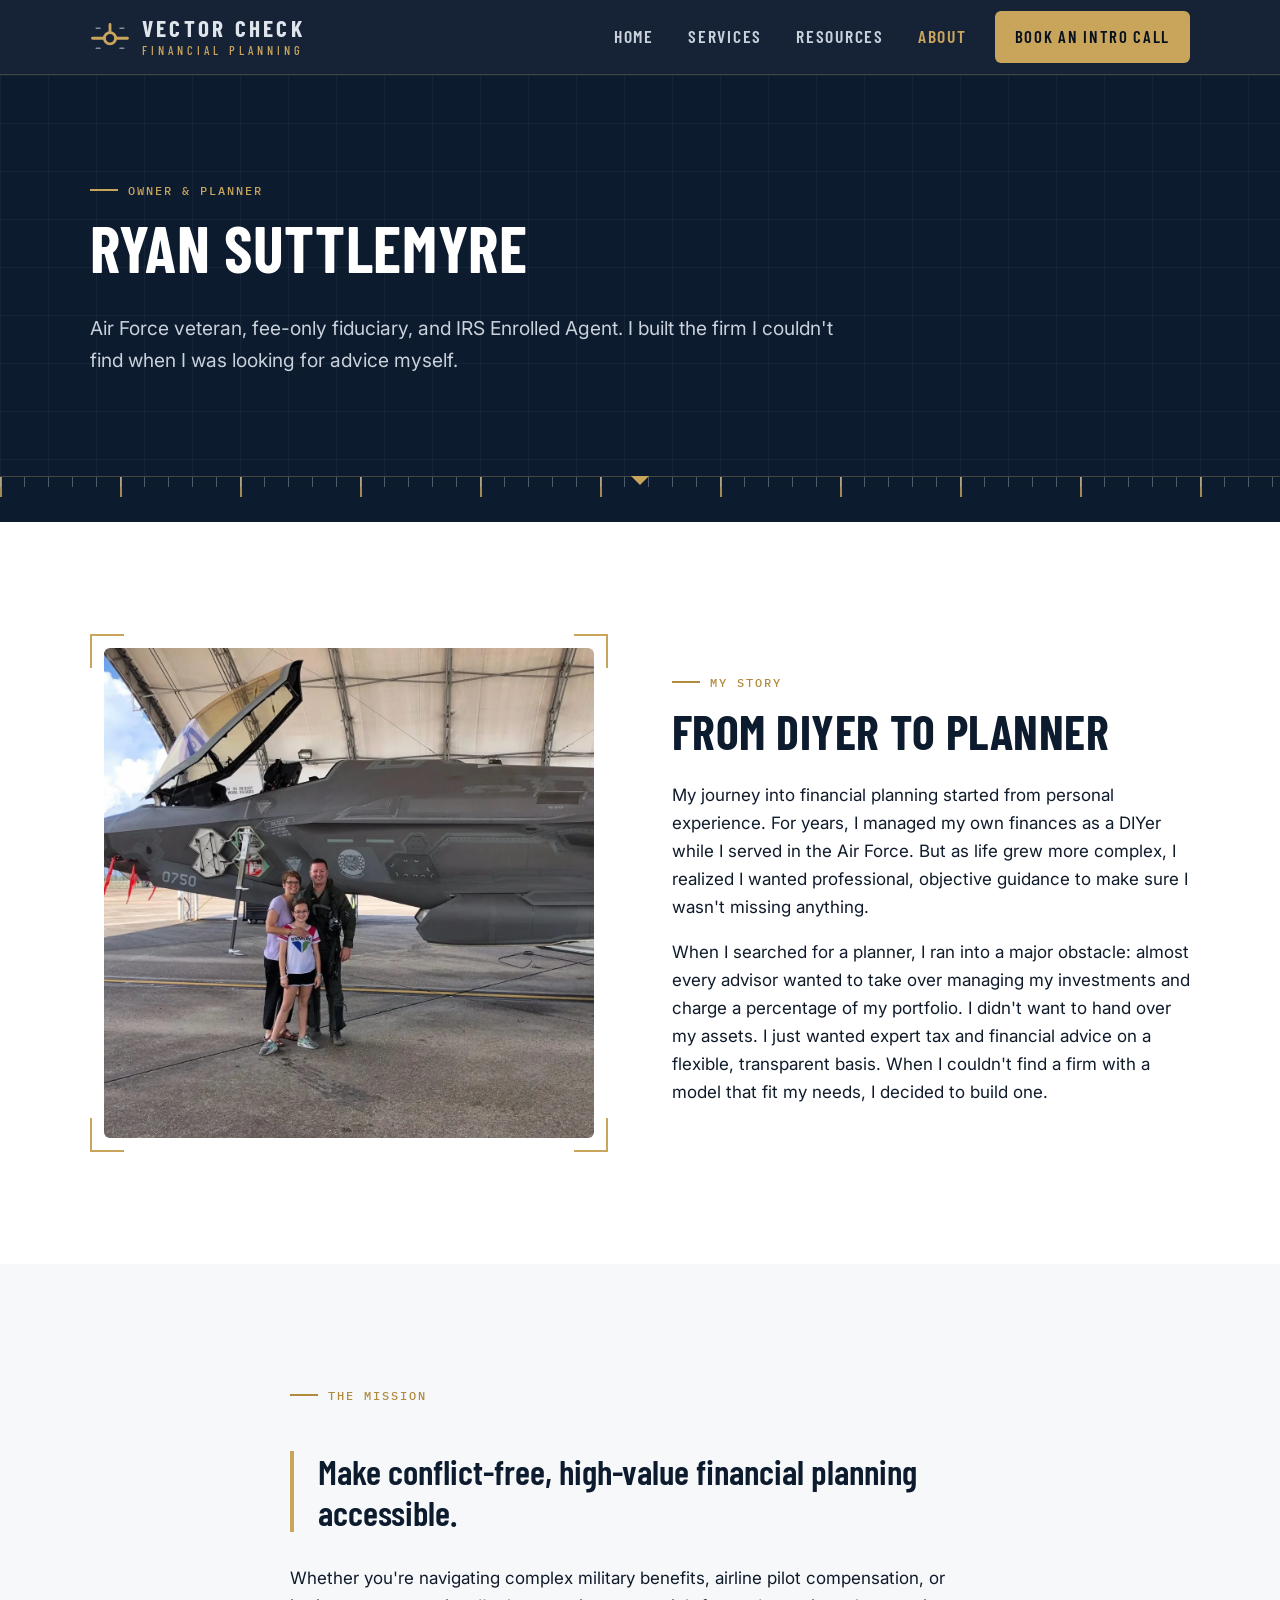
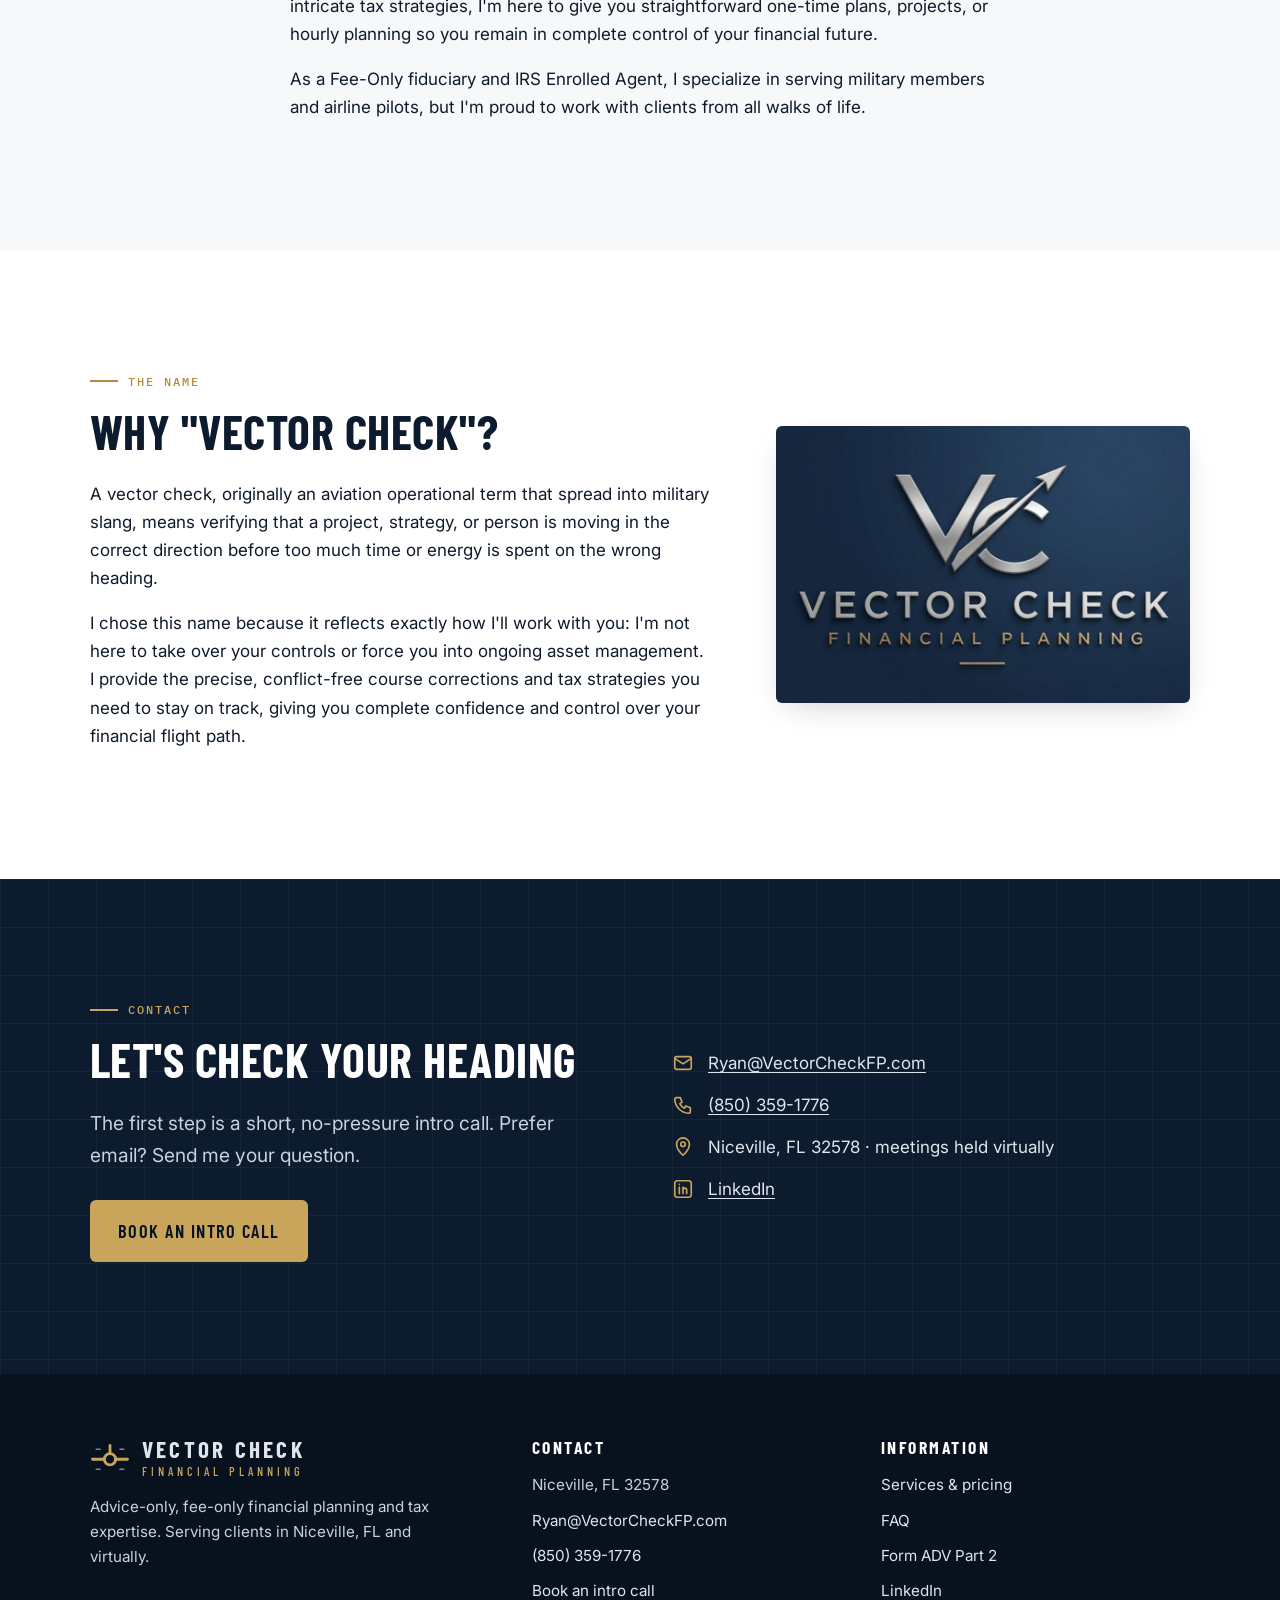
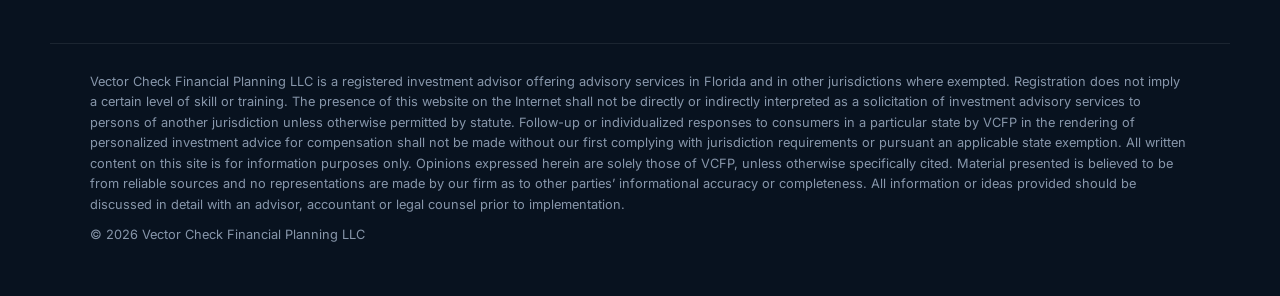
==== commit 6b807104: "Replace header mark with flight-path marker symbol New HUD velocity-vector mark in header and footer" ====
--- a/about.html
+++ b/about.html
@@ -25,9 +25,9 @@
   <div class="container nav-bar">
     <a class="brand" href="./" aria-label="Vector Check Financial Planning, home">
       <svg class="brand-mark" viewBox="0 0 64 64" aria-hidden="true">
-  <path d="M10 14 L28 52 L37 33" fill="none" stroke="#dfe5ec" stroke-width="5.5" stroke-linejoin="round" stroke-linecap="round"/>
-  <path d="M31 41 L52 15" fill="none" stroke="#c9a55c" stroke-width="4.5" stroke-linecap="round"/>
-  <path d="M42 12.5 L54.5 11.5 L53.5 24 Z" fill="#c9a55c"/>
+  <circle cx="32" cy="34" r="9" fill="none" stroke="#c9a55c" stroke-width="4.5"/>
+  <path d="M4 34H23M41 34H60M32 25V12" fill="none" stroke="#c9a55c" stroke-width="4.5" stroke-linecap="round"/>
+  <path d="M10 50h6M48 50h6M10 18h6M48 18h6" fill="none" stroke="#dfe5ec" stroke-width="2.5" stroke-linecap="round" opacity=".55"/>
 </svg>
       <span class="brand-text"><span class="brand-name">Vector Check</span><span class="brand-sub">Financial Planning</span></span>
     </a>
@@ -120,9 +120,9 @@
     <div class="footer-brand">
       <a class="brand" href="./" aria-label="Vector Check Financial Planning, home">
         <svg class="brand-mark" viewBox="0 0 64 64" aria-hidden="true">
-  <path d="M10 14 L28 52 L37 33" fill="none" stroke="#dfe5ec" stroke-width="5.5" stroke-linejoin="round" stroke-linecap="round"/>
-  <path d="M31 41 L52 15" fill="none" stroke="#c9a55c" stroke-width="4.5" stroke-linecap="round"/>
-  <path d="M42 12.5 L54.5 11.5 L53.5 24 Z" fill="#c9a55c"/>
+  <circle cx="32" cy="34" r="9" fill="none" stroke="#c9a55c" stroke-width="4.5"/>
+  <path d="M4 34H23M41 34H60M32 25V12" fill="none" stroke="#c9a55c" stroke-width="4.5" stroke-linecap="round"/>
+  <path d="M10 50h6M48 50h6M10 18h6M48 18h6" fill="none" stroke="#dfe5ec" stroke-width="2.5" stroke-linecap="round" opacity=".55"/>
 </svg>
         <span class="brand-text"><span class="brand-name">Vector Check</span><span class="brand-sub">Financial Planning</span></span>
       </a>
--- a/assets/css/styles.css
+++ b/assets/css/styles.css
@@ -32,6 +32,7 @@
 }
 
 *, *::before, *::after { box-sizing: border-box; }
+[hidden] { display: none !important; }
 html { scroll-behavior: smooth; -webkit-text-size-adjust: 100%; }
 body {
   margin: 0;
@@ -436,6 +437,19 @@
   box-shadow: 0 8px 24px rgba(0,0,0,.35); transition: transform .15s ease;
 }
 .video-play:hover .play { transform: scale(1.07); }
+/* Poster for videos without a thumbnail (e.g. Loom): chart grid + title */
+.video-play-plain {
+  background-image:
+    radial-gradient(circle at 50% 45%, rgba(201,165,92,.18), transparent 55%),
+    linear-gradient(rgba(201,210,220,.06) 1px, transparent 1px),
+    linear-gradient(90deg, rgba(201,210,220,.06) 1px, transparent 1px);
+  background-size: auto, 28px 28px, 28px 28px;
+  align-content: center; gap: 14px;
+}
+.video-play .play-title {
+  position: relative; max-width: 85%;
+  font-family: var(--font-mono); font-size: .78rem; letter-spacing: .12em; text-transform: uppercase; color: var(--steel-200);
+}
 .video-play .play svg { width: 26px; height: 26px; margin-left: 4px; color: var(--navy-950); }
 .video-placeholder {
   position: absolute; inset: 0; display: grid; place-items: center; text-align: center; padding: 20px;
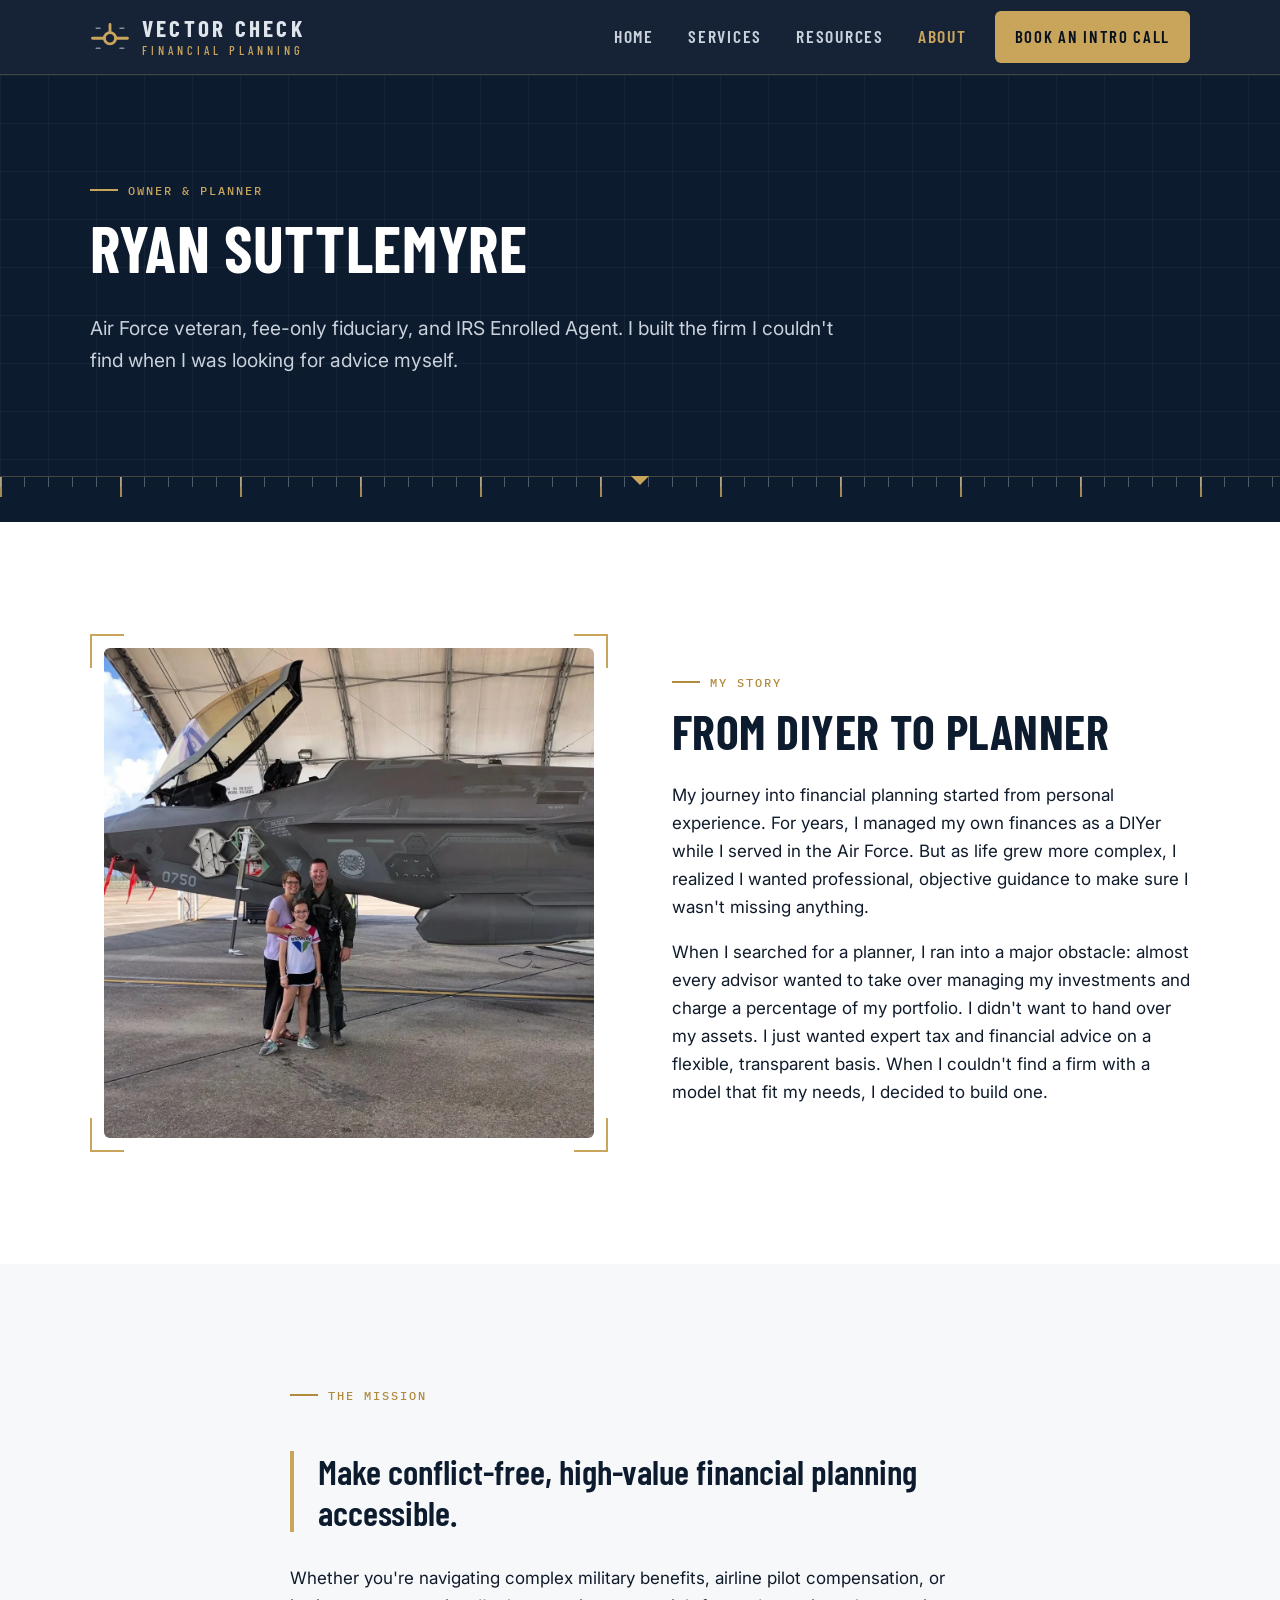
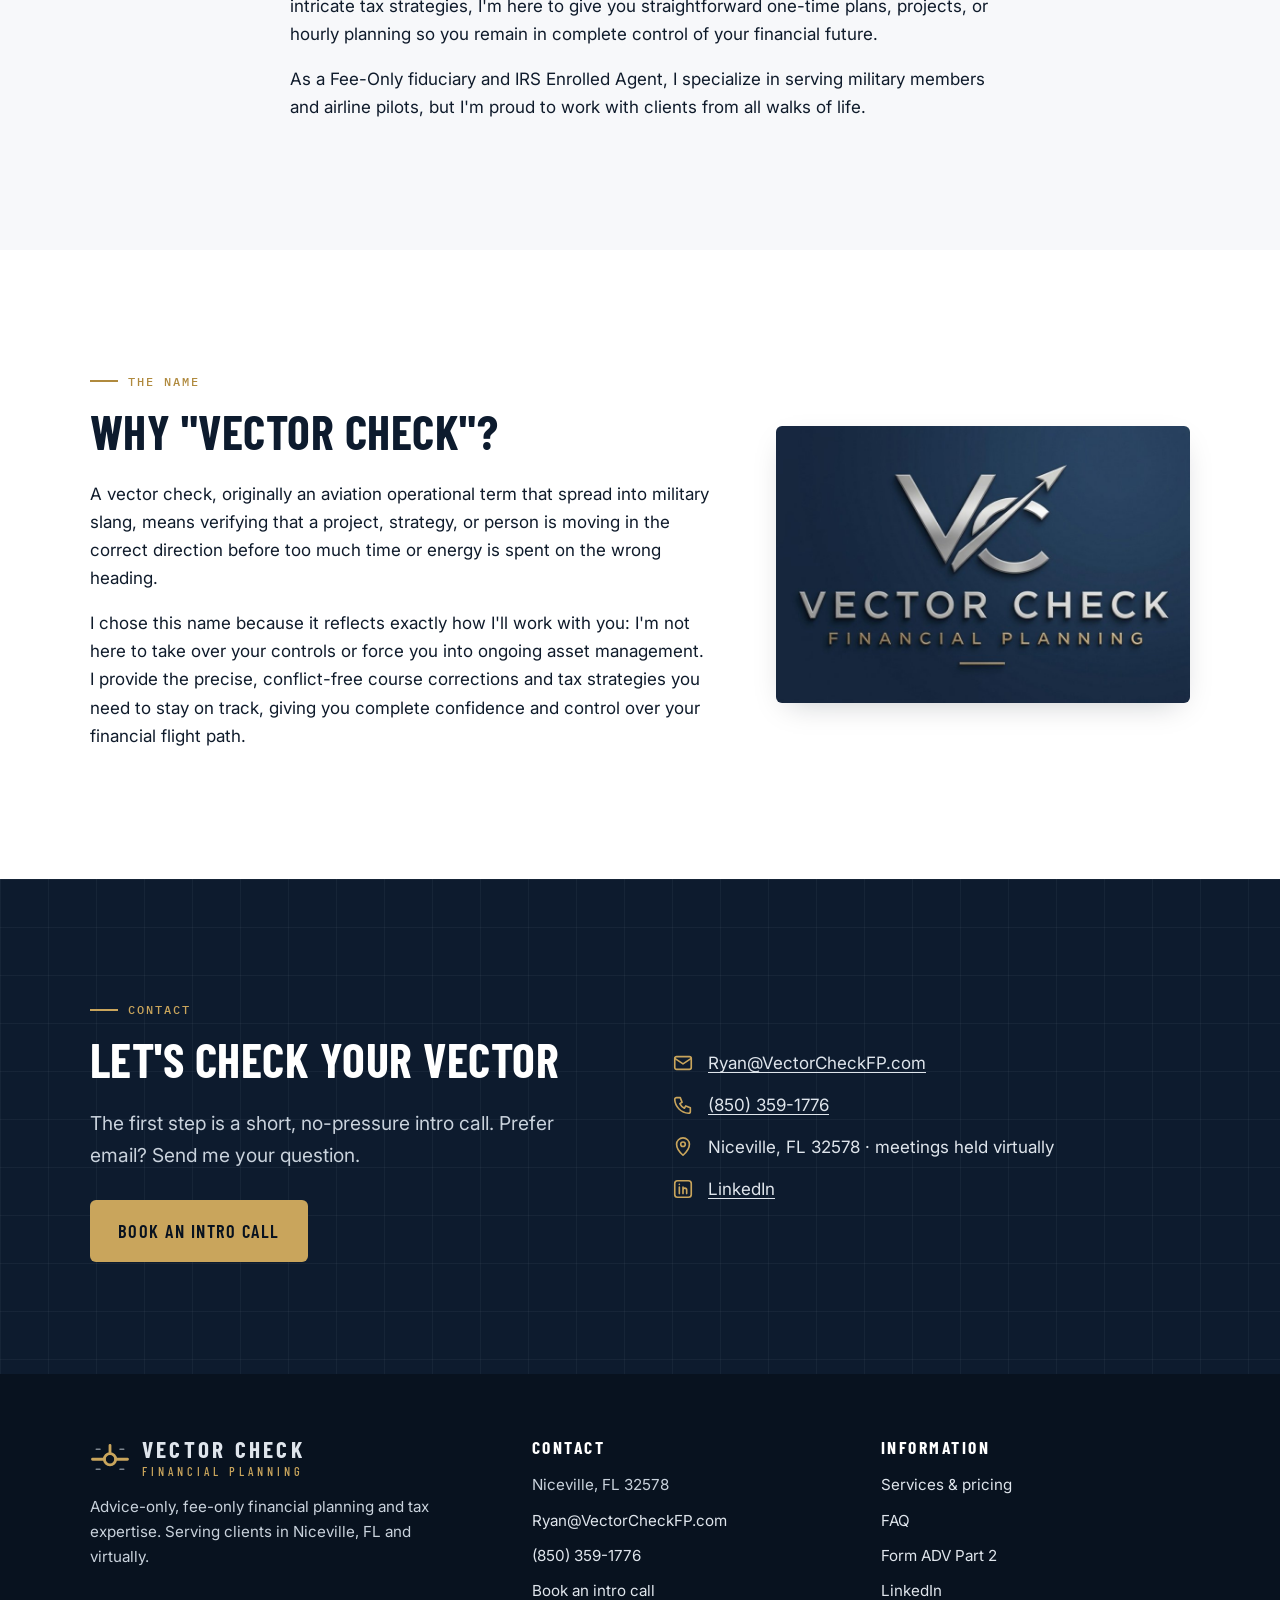
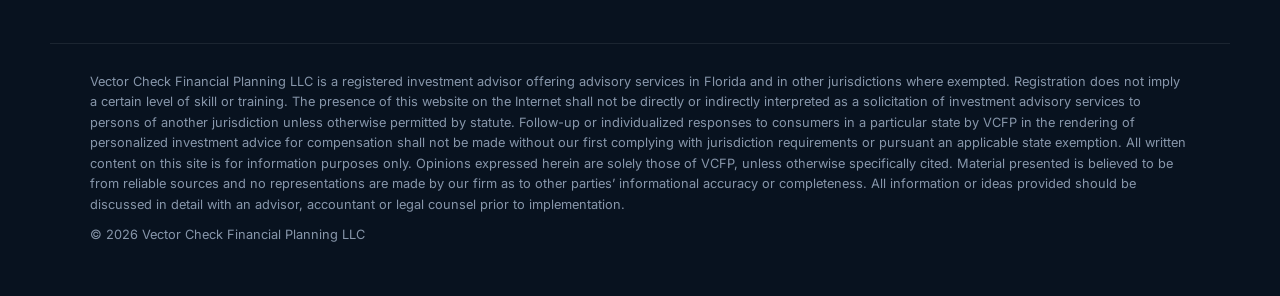
==== commit 9e736298: "About page: change contact heading to 'Let's check your vector' Co-Authored-By: Claude Opus 5.5 <nor" ====
--- a/about.html
+++ b/about.html
@@ -100,7 +100,7 @@
   <div class="container split">
     <div>
       <p class="eyebrow">Contact</p>
-      <h2>Let's check your heading</h2>
+      <h2>Let's check your vector</h2>
       <p class="lede">The first step is a short, no-pressure intro call. Prefer email? Send me your question.</p>
       <div class="btn-row">
         <a class="btn btn-primary" href="https://slant.app/p/a99wmtnq" target="_blank" rel="noopener">Book an intro call</a>
